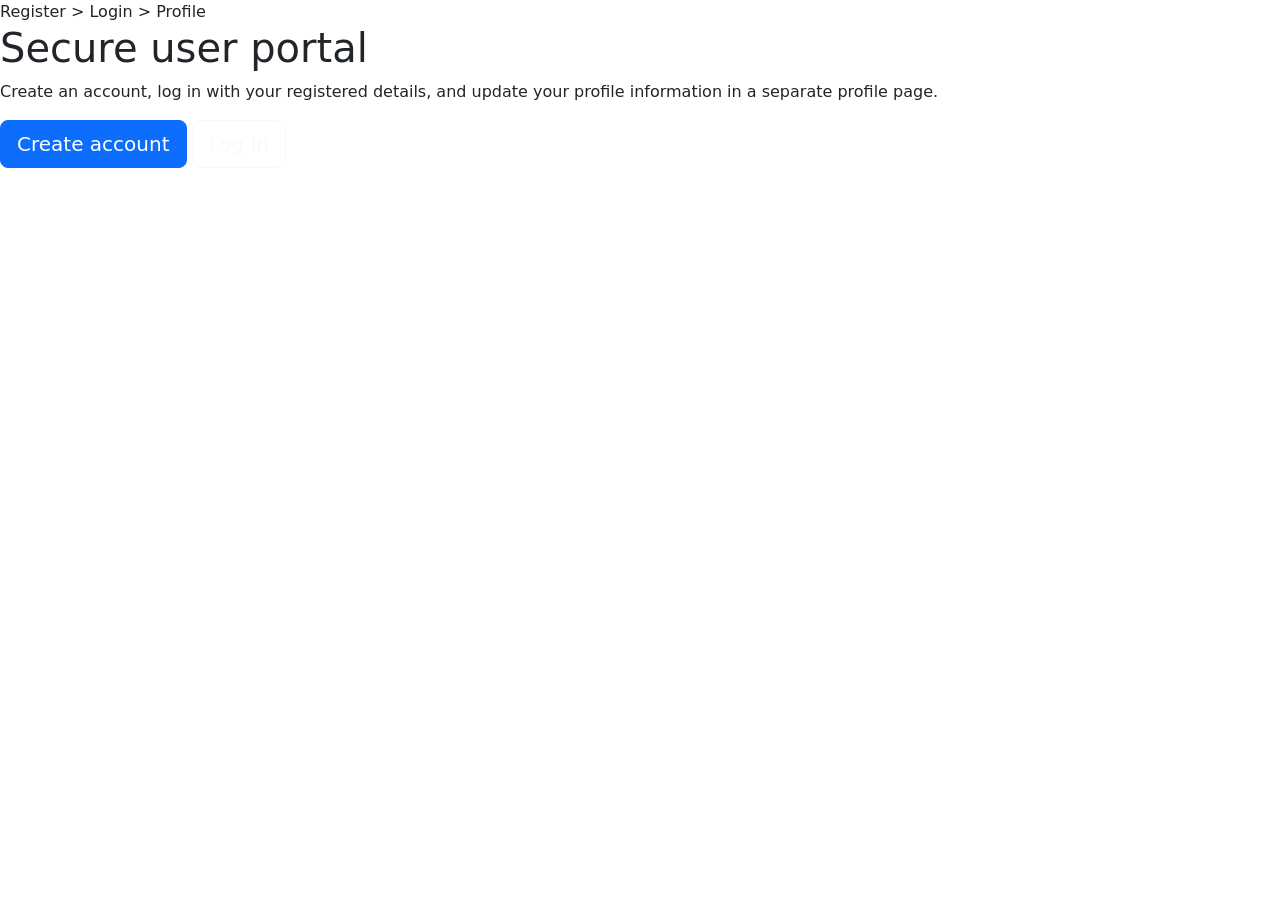
==== index.html @ 52c7944f "first commit" ====
<!DOCTYPE html>
<html lang="en">
<head>
  <meta charset="UTF-8">
  <meta name="viewport" content="width=device-width, initial-scale=1.0">
  <title>User Portal</title>
  <link rel="preconnect" href="https://fonts.googleapis.com">
  <link rel="preconnect" href="https://fonts.gstatic.com" crossorigin>
  <link href="https://fonts.googleapis.com/css2?family=Poppins:wght@300;400;500;600;700;800&display=swap" rel="stylesheet">
  <link href="https://cdn.jsdelivr.net/npm/bootstrap@5.3.3/dist/css/bootstrap.min.css" rel="stylesheet">
  <link rel="stylesheet" href="assets/css/style.css">
</head>
<body>
  <main class="app-shell">
    <section class="hero-card">
      <div class="hero-badge">Register > Login > Profile</div>
      <h1>Secure user portal</h1>
      <p class="hero-copy">Create an account, log in with your registered details, and update your profile information in a separate profile page.</p>
      <div class="hero-actions">
        <a class="btn btn-primary btn-lg" href="register.html">Create account</a>
        <a class="btn btn-outline-light btn-lg" href="login.html">Log in</a>
      </div>
    </section>
  </main>

  <script>
    const sessionToken = localStorage.getItem('session_token');
    if (sessionToken) {
      window.location.href = 'profile.html';
    }
  </script>
</body>
</html>
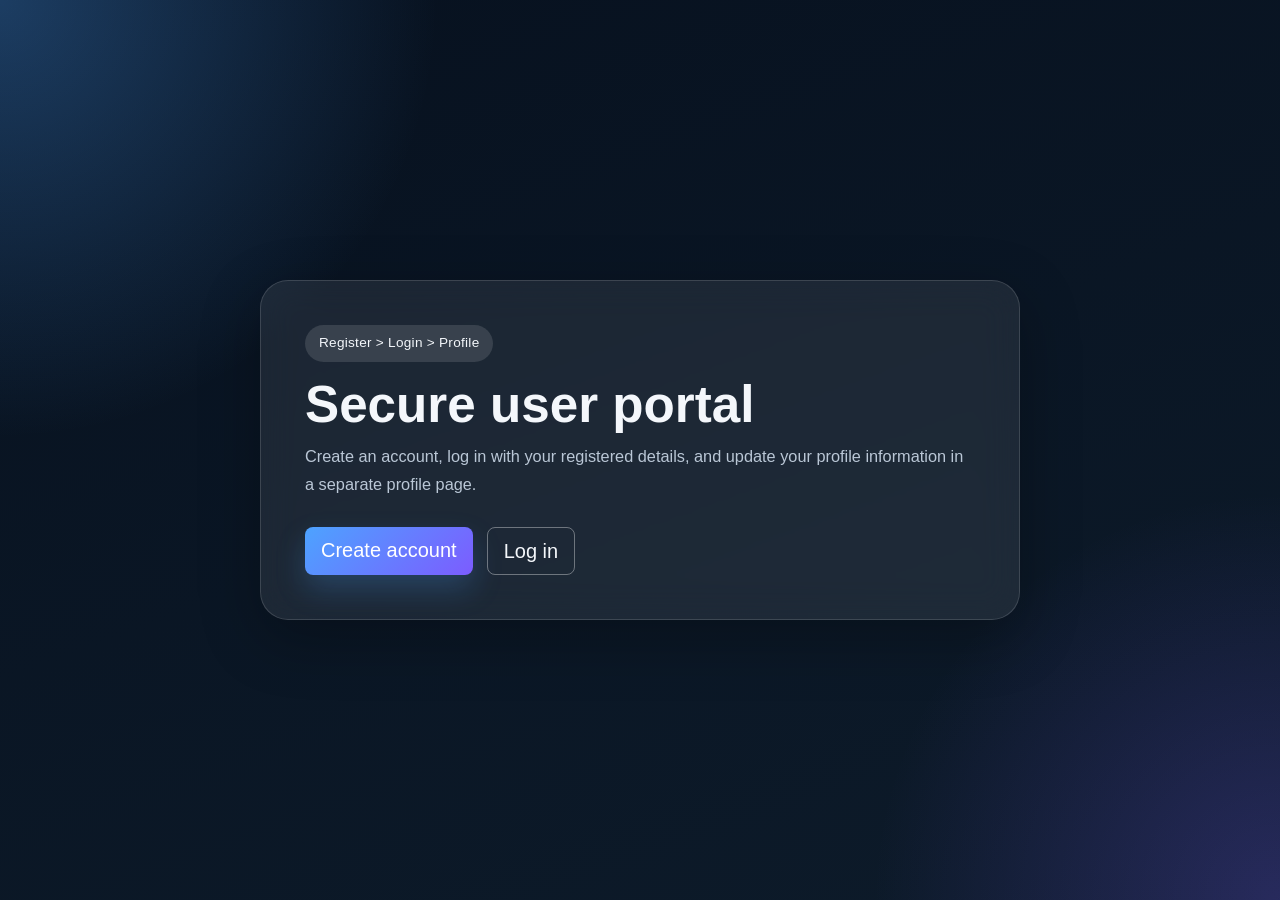
==== commit 5e3dfdfc: "Add Docker support and update configuration for local development - Introduced docker-compose.yml fo" ====
--- a/index.html
+++ b/index.html
@@ -8,7 +8,7 @@
   <link rel="preconnect" href="https://fonts.gstatic.com" crossorigin>
   <link href="https://fonts.googleapis.com/css2?family=Poppins:wght@300;400;500;600;700;800&display=swap" rel="stylesheet">
   <link href="https://cdn.jsdelivr.net/npm/bootstrap@5.3.3/dist/css/bootstrap.min.css" rel="stylesheet">
-  <link rel="stylesheet" href="assets/css/style.css">
+  <link rel="stylesheet" href="css/style.css">
 </head>
 <body>
   <main class="app-shell">
--- a/css/style.css
+++ b/css/style.css
@@ -0,0 +1,234 @@
+:root {
+  --bg-1: #07111f;
+  --bg-2: #0d1b2a;
+  --card: rgba(255, 255, 255, 0.08);
+  --card-border: rgba(255, 255, 255, 0.14);
+  --text: #f4f7fb;
+  --muted: #bac7d6;
+  --accent: #4da3ff;
+  --accent-2: #7c5cff;
+  --success: #35d07f;
+  --danger: #ff6b6b;
+}
+
+* {
+  box-sizing: border-box;
+}
+
+html,
+body {
+  min-height: 100%;
+}
+
+body {
+  margin: 0;
+  font-family: 'Poppins', sans-serif;
+  color: var(--text);
+  background:
+    radial-gradient(circle at top left, rgba(77, 163, 255, 0.30), transparent 28%),
+    radial-gradient(circle at bottom right, rgba(124, 92, 255, 0.24), transparent 26%),
+    linear-gradient(160deg, var(--bg-1), var(--bg-2));
+}
+
+a {
+  color: #d5e8ff;
+}
+
+.app-shell,
+.auth-shell,
+.profile-shell {
+  min-height: 100vh;
+  display: grid;
+  place-items: center;
+  padding: 32px 16px;
+}
+
+.hero-card,
+.auth-card,
+.profile-card {
+  width: min(100%, 980px);
+  border: 1px solid var(--card-border);
+  background: var(--card);
+  backdrop-filter: blur(18px);
+  border-radius: 28px;
+  box-shadow: 0 18px 60px rgba(0, 0, 0, 0.28);
+}
+
+.hero-card {
+  max-width: 760px;
+  padding: 44px;
+}
+
+.hero-badge,
+.auth-kicker {
+  display: inline-flex;
+  align-items: center;
+  gap: 8px;
+  border-radius: 999px;
+  padding: 8px 14px;
+  background: rgba(255, 255, 255, 0.12);
+  font-size: 0.85rem;
+  letter-spacing: 0.02em;
+}
+
+.hero-card h1,
+.auth-head h1,
+.profile-topbar h1 {
+  margin: 16px 0 10px;
+  font-size: clamp(2rem, 4vw, 4rem);
+  font-weight: 800;
+  line-height: 1.05;
+}
+
+.hero-copy,
+.auth-head p,
+.profile-topbar p {
+  color: var(--muted);
+  font-size: 1.02rem;
+  line-height: 1.75;
+  margin: 0;
+}
+
+.hero-actions {
+  display: flex;
+  gap: 14px;
+  flex-wrap: wrap;
+  margin-top: 28px;
+}
+
+.auth-card,
+.profile-card {
+  max-width: 760px;
+  padding: 34px;
+}
+
+.auth-head {
+  margin-bottom: 24px;
+}
+
+.auth-form .form-control {
+  background: rgba(8, 17, 30, 0.72);
+  border: 1px solid rgba(255, 255, 255, 0.10);
+  color: var(--text);
+  padding: 0.85rem 1rem;
+  border-radius: 16px;
+}
+
+.auth-form .form-control:focus {
+  background: rgba(8, 17, 30, 0.86);
+  color: var(--text);
+  border-color: rgba(77, 163, 255, 0.85);
+  box-shadow: 0 0 0 0.2rem rgba(77, 163, 255, 0.15);
+}
+
+.form-label {
+  color: #eaf1fb;
+  font-weight: 500;
+  margin-bottom: 0.55rem;
+}
+
+.btn-primary {
+  border: none;
+  background: linear-gradient(135deg, var(--accent), var(--accent-2));
+  box-shadow: 0 14px 30px rgba(77, 163, 255, 0.22);
+}
+
+.btn-primary:hover,
+.btn-primary:focus {
+  background: linear-gradient(135deg, #5eb0ff, #8d73ff);
+}
+
+.btn-outline-light {
+  border-color: rgba(255, 255, 255, 0.36);
+  color: var(--text);
+}
+
+.btn-outline-light:hover {
+  background: rgba(255, 255, 255, 0.12);
+  color: var(--text);
+}
+
+.auth-footer {
+  margin: 18px 0 0;
+  text-align: center;
+  color: var(--muted);
+}
+
+.auth-footer a {
+  color: #ffffff;
+  font-weight: 600;
+  text-decoration: none;
+}
+
+.alert {
+  border: 0;
+  border-radius: 16px;
+  padding: 14px 16px;
+}
+
+.alert-success {
+  background: rgba(53, 208, 127, 0.15);
+  color: #bdf5d8;
+}
+
+.alert-danger {
+  background: rgba(255, 107, 107, 0.16);
+  color: #ffd0d0;
+}
+
+.profile-topbar {
+  display: flex;
+  justify-content: space-between;
+  gap: 16px;
+  align-items: start;
+  margin-bottom: 24px;
+}
+
+.profile-summary {
+  display: grid;
+  grid-template-columns: repeat(3, minmax(0, 1fr));
+  gap: 14px;
+  margin-bottom: 24px;
+}
+
+.profile-summary div {
+  padding: 16px;
+  border-radius: 18px;
+  background: rgba(255, 255, 255, 0.07);
+  border: 1px solid rgba(255, 255, 255, 0.08);
+}
+
+.profile-summary span {
+  display: block;
+  color: var(--muted);
+  font-size: 0.85rem;
+  margin-bottom: 6px;
+}
+
+.profile-summary strong {
+  font-size: 1rem;
+  word-break: break-word;
+}
+
+.profile-form textarea {
+  resize: vertical;
+  min-height: 110px;
+}
+
+@media (max-width: 768px) {
+  .hero-card,
+  .auth-card,
+  .profile-card {
+    padding: 22px;
+    border-radius: 22px;
+  }
+
+  .profile-topbar,
+  .hero-actions {
+    flex-direction: column;
+  }
+
+  .profile-summary {
+    grid-template-columns: 1fr;
+  }
+}
